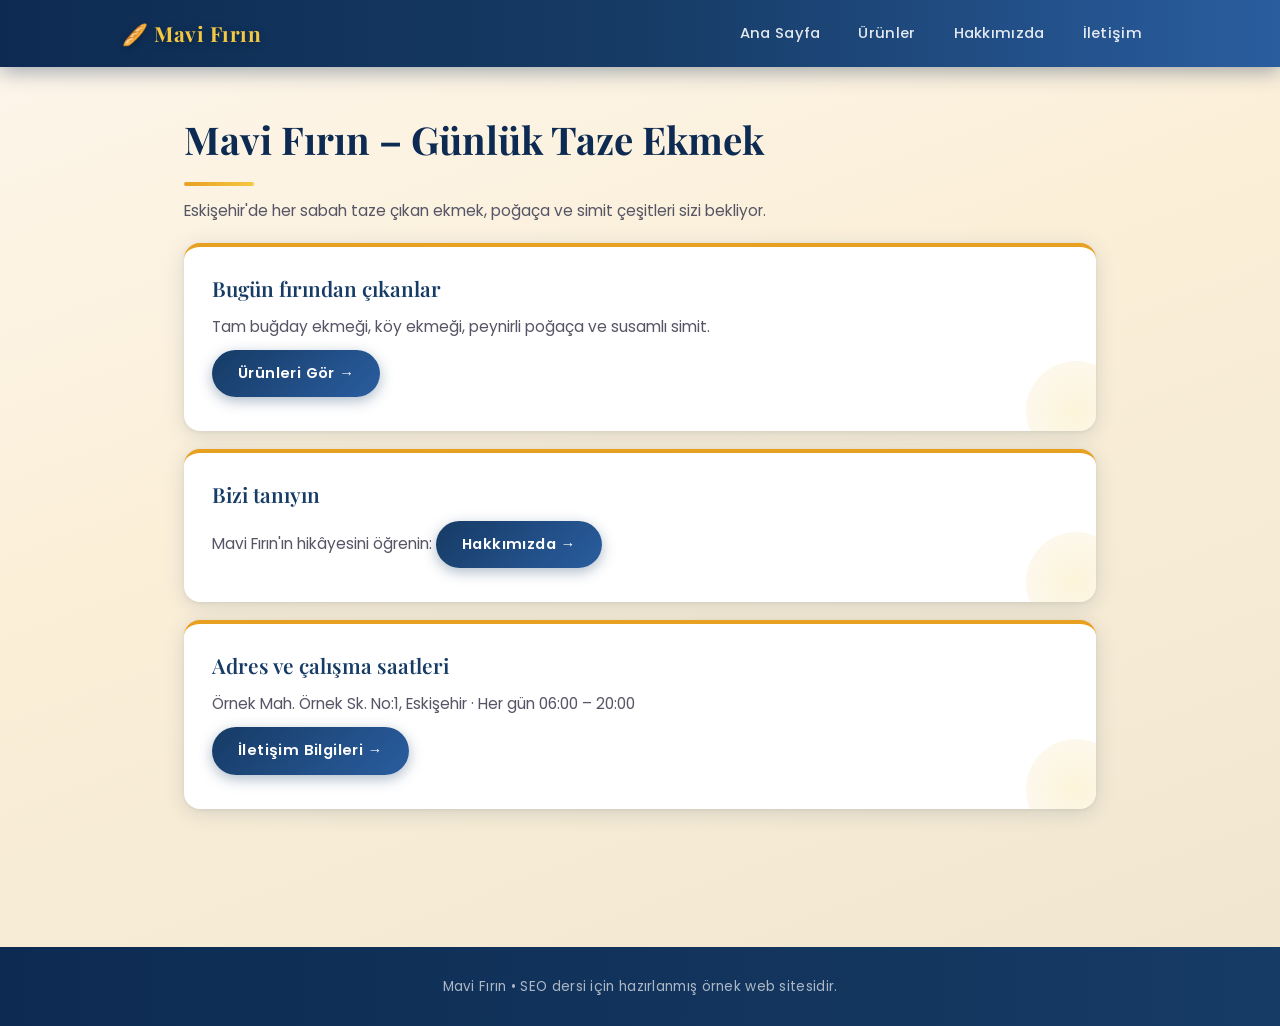
==== index.html @ 454231a1 "proje başlangıcı" ====
﻿<!DOCTYPE html>
<html lang="tr">
<head>
  <meta charset="UTF-8">
  <meta name="viewport" content="width=device-width, initial-scale=1">
  <title>Mavi Fırın | Eskişehir Taze Ekmek</title>
  <meta name="description" content="Günlük ekmek çeşitlerini ve adresimizi keşfedin.">
  <link rel="stylesheet" href="style.css">
</head>
<body>
  <header>
    <nav>
      <a href="index.html">Ana Sayfa</a>
      <a href="urunler.html">Ürünler</a>
      <a href="hakkimizda.html">Hakkımızda</a>
      <a href="iletisim.html">İletişim</a>
    </nav>
  </header>
  <main>
    <h1>Mavi Fırın – Günlük Taze Ekmek</h1>
    <p>Eskişehir'de her sabah taze çıkan ekmek, poğaça ve simit çeşitleri sizi bekliyor.</p>
    <div class="kart">
      <h2>Bugün fırından çıkanlar</h2>
      <p>Tam buğday ekmeği, köy ekmeği, peynirli poğaça ve susamlı simit.</p>
      <p><a href="urunler.html" class="buton">Ürünleri Gör →</a></p>
    </div>
    <div class="kart">
      <h2>Bizi tanıyın</h2>
      <p>Mavi Fırın'ın hikâyesini öğrenin: <a href="hakkimizda.html" class="buton">Hakkımızda →</a></p>
    </div>
    <div class="kart">
      <h2>Adres ve çalışma saatleri</h2>
      <p>Örnek Mah. Örnek Sk. No:1, Eskişehir · Her gün 06:00 – 20:00</p>
      <p><a href="iletisim.html" class="buton">İletişim Bilgileri →</a></p>
    </div>
  </main>
  <footer>Mavi Fırın • SEO dersi için hazırlanmış örnek web sitesidir.</footer>
</body>
</html>
---- style.css ----
﻿/* ================================================
   Mavi Fırın – Premium CSS Tasarımı
   Sıcak fırın tonları + Mavi marka rengi
   ================================================ */

@import url('https://fonts.googleapis.com/css2?family=Playfair+Display:wght@600;700&family=Poppins:wght@300;400;500;600&display=swap');

/* ---------- CSS Değişkenleri (Renk Paleti) ---------- */
:root {
  --mavi-koyu:    #0d2b52;
  --mavi-ana:     #163b65;
  --mavi-acik:    #2a5d9f;
  --altin:        #e8a020;
  --altin-acik:   #f5c842;
  --krem:         #fdf6ec;
  --krem-koyu:    #f2e4c8;
  --beyaz:        #ffffff;
  --yazi-koyu:    #1a1a2e;
  --yazi-gri:     #555566;
  --golge:        rgba(22, 59, 101, 0.15);
}

/* ---------- Reset & Temel ---------- */
*, *::before, *::after {
  box-sizing: border-box;
  margin: 0;
  padding: 0;
}

html {
  scroll-behavior: smooth;
}

body {
  font-family: 'Poppins', Arial, sans-serif;
  font-weight: 400;
  line-height: 1.7;
  color: var(--yazi-koyu);
  background: linear-gradient(160deg, #fdf6ec 0%, #fbefd8 40%, #f0e6d0 100%);
  min-height: 100vh;
}

/* ---------- HEADER ---------- */
header {
  background: linear-gradient(90deg, var(--mavi-koyu) 0%, var(--mavi-ana) 50%, var(--mavi-acik) 100%);
  padding: 0;
  position: sticky;
  top: 0;
  z-index: 100;
  box-shadow: 0 4px 20px rgba(13, 43, 82, 0.4);
}

/* ---------- NAV ---------- */
nav {
  display: flex;
  flex-wrap: wrap;
  align-items: center;
  gap: 4px 6px;
  padding: 14px 32px;
  max-width: 1100px;
  margin: 0 auto;
}

nav::before {
  content: "🥖 Mavi Fırın";
  font-family: 'Playfair Display', serif;
  font-size: 1.3rem;
  font-weight: 700;
  color: var(--altin-acik);
  margin-right: auto;
  letter-spacing: 0.5px;
  text-shadow: 0 2px 8px rgba(0,0,0,0.3);
}

nav a {
  color: rgba(255, 255, 255, 0.88);
  font-weight: 500;
  font-size: 0.92rem;
  text-decoration: none;
  padding: 7px 16px;
  border-radius: 30px;
  letter-spacing: 0.3px;
  transition: background 0.3s ease, color 0.3s ease, transform 0.2s ease;
  position: relative;
}

nav a:hover {
  background: rgba(255, 255, 255, 0.15);
  color: var(--altin-acik);
  transform: translateY(-1px);
}

/* ---------- MAIN WRAPPER ---------- */
main {
  max-width: 960px;
  margin: 0 auto;
  padding: 40px 24px 60px;
}

/* ---------- BAŞLIKLAR ---------- */
h1 {
  font-family: 'Playfair Display', serif;
  font-size: 2.4rem;
  font-weight: 700;
  color: var(--mavi-koyu);
  margin-bottom: 12px;
  position: relative;
  padding-bottom: 14px;
}

h1::after {
  content: '';
  position: absolute;
  bottom: 0;
  left: 0;
  width: 70px;
  height: 4px;
  border-radius: 4px;
  background: linear-gradient(90deg, var(--altin) 0%, var(--altin-acik) 100%);
}

h2 {
  font-family: 'Playfair Display', serif;
  font-size: 1.3rem;
  color: var(--mavi-ana);
  margin-bottom: 8px;
  font-weight: 600;
}

p {
  color: var(--yazi-gri);
  margin-bottom: 10px;
  font-size: 0.97rem;
}

/* ---------- KARTLAR ---------- */
.kart {
  background: var(--beyaz);
  border-radius: 16px;
  border-top: 4px solid var(--altin);
  padding: 24px 28px;
  margin: 18px 0;
  box-shadow: 0 4px 20px var(--golge), 0 1px 4px rgba(0,0,0,0.06);
  transition: transform 0.3s ease, box-shadow 0.3s ease;
  position: relative;
  overflow: hidden;
}

.kart::before {
  content: '';
  position: absolute;
  bottom: -30px;
  right: -30px;
  width: 100px;
  height: 100px;
  border-radius: 50%;
  background: radial-gradient(circle, var(--altin-acik), var(--krem-koyu));
  opacity: 0.2;
  transition: transform 0.4s ease;
}

.kart:hover {
  transform: translateY(-5px);
  box-shadow: 0 12px 40px rgba(22, 59, 101, 0.2), 0 4px 12px rgba(0,0,0,0.08);
}

.kart:hover::before {
  transform: scale(1.4);
}

/* ---------- LİNKLER ---------- */
a {
  color: var(--mavi-acik);
  text-decoration: none;
  font-weight: 500;
  transition: color 0.2s ease;
}

a:hover {
  color: var(--altin);
  text-decoration: underline;
}

/* ---------- BUTON ---------- */
.buton {
  display: inline-block;
  background: linear-gradient(135deg, var(--mavi-ana) 0%, var(--mavi-acik) 100%);
  color: var(--beyaz);
  padding: 11px 26px;
  border-radius: 30px;
  font-weight: 600;
  font-size: 0.92rem;
  letter-spacing: 0.4px;
  text-decoration: none;
  transition: background 0.3s ease, transform 0.2s ease, box-shadow 0.3s ease;
  box-shadow: 0 4px 14px rgba(22, 59, 101, 0.35);
}

.buton:hover {
  background: linear-gradient(135deg, var(--altin) 0%, var(--altin-acik) 100%);
  color: var(--mavi-koyu);
  transform: translateY(-2px);
  box-shadow: 0 8px 24px rgba(232, 160, 32, 0.4);
  text-decoration: none;
}

/* ---------- FOOTER ---------- */
footer {
  text-align: center;
  padding: 28px 20px;
  font-size: 0.85rem;
  background: linear-gradient(90deg, var(--mavi-koyu) 0%, var(--mavi-ana) 100%);
  color: rgba(255,255,255,0.65);
  margin-top: 60px;
  letter-spacing: 0.3px;
}

/* ---------- GÖRSEL & TABLO ---------- */
img, table {
  max-width: 100%;
}

/* ---------- RESPONSIVE ---------- */
@media (max-width: 600px) {
  h1 { font-size: 1.7rem; }
  nav { padding: 12px 18px; }
  nav::before { font-size: 1.1rem; }
  main { padding: 24px 16px 40px; }
  .kart { padding: 18px 20px; }
}
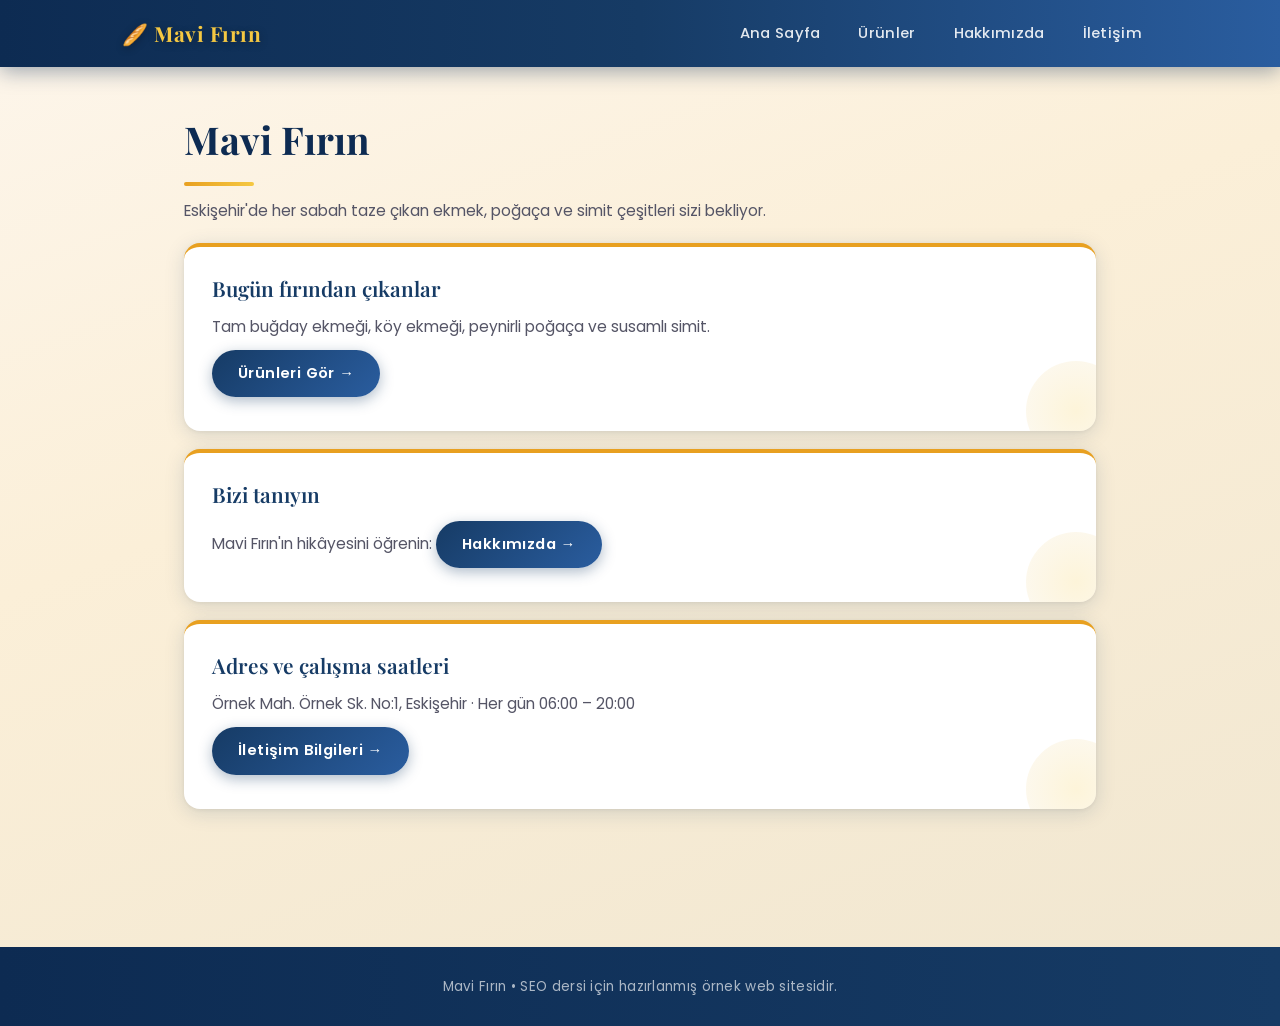
==== commit cd41f2cb: "Ana sayfa başlığı düzeltildi" ====
--- a/index.html
+++ b/index.html
@@ -17,7 +17,7 @@
     </nav>
   </header>
   <main>
-    <h1>Mavi Fırın – Günlük Taze Ekmek</h1>
+    <h1>Mavi Fırın</h1>
     <p>Eskişehir'de her sabah taze çıkan ekmek, poğaça ve simit çeşitleri sizi bekliyor.</p>
     <div class="kart">
       <h2>Bugün fırından çıkanlar</h2>
